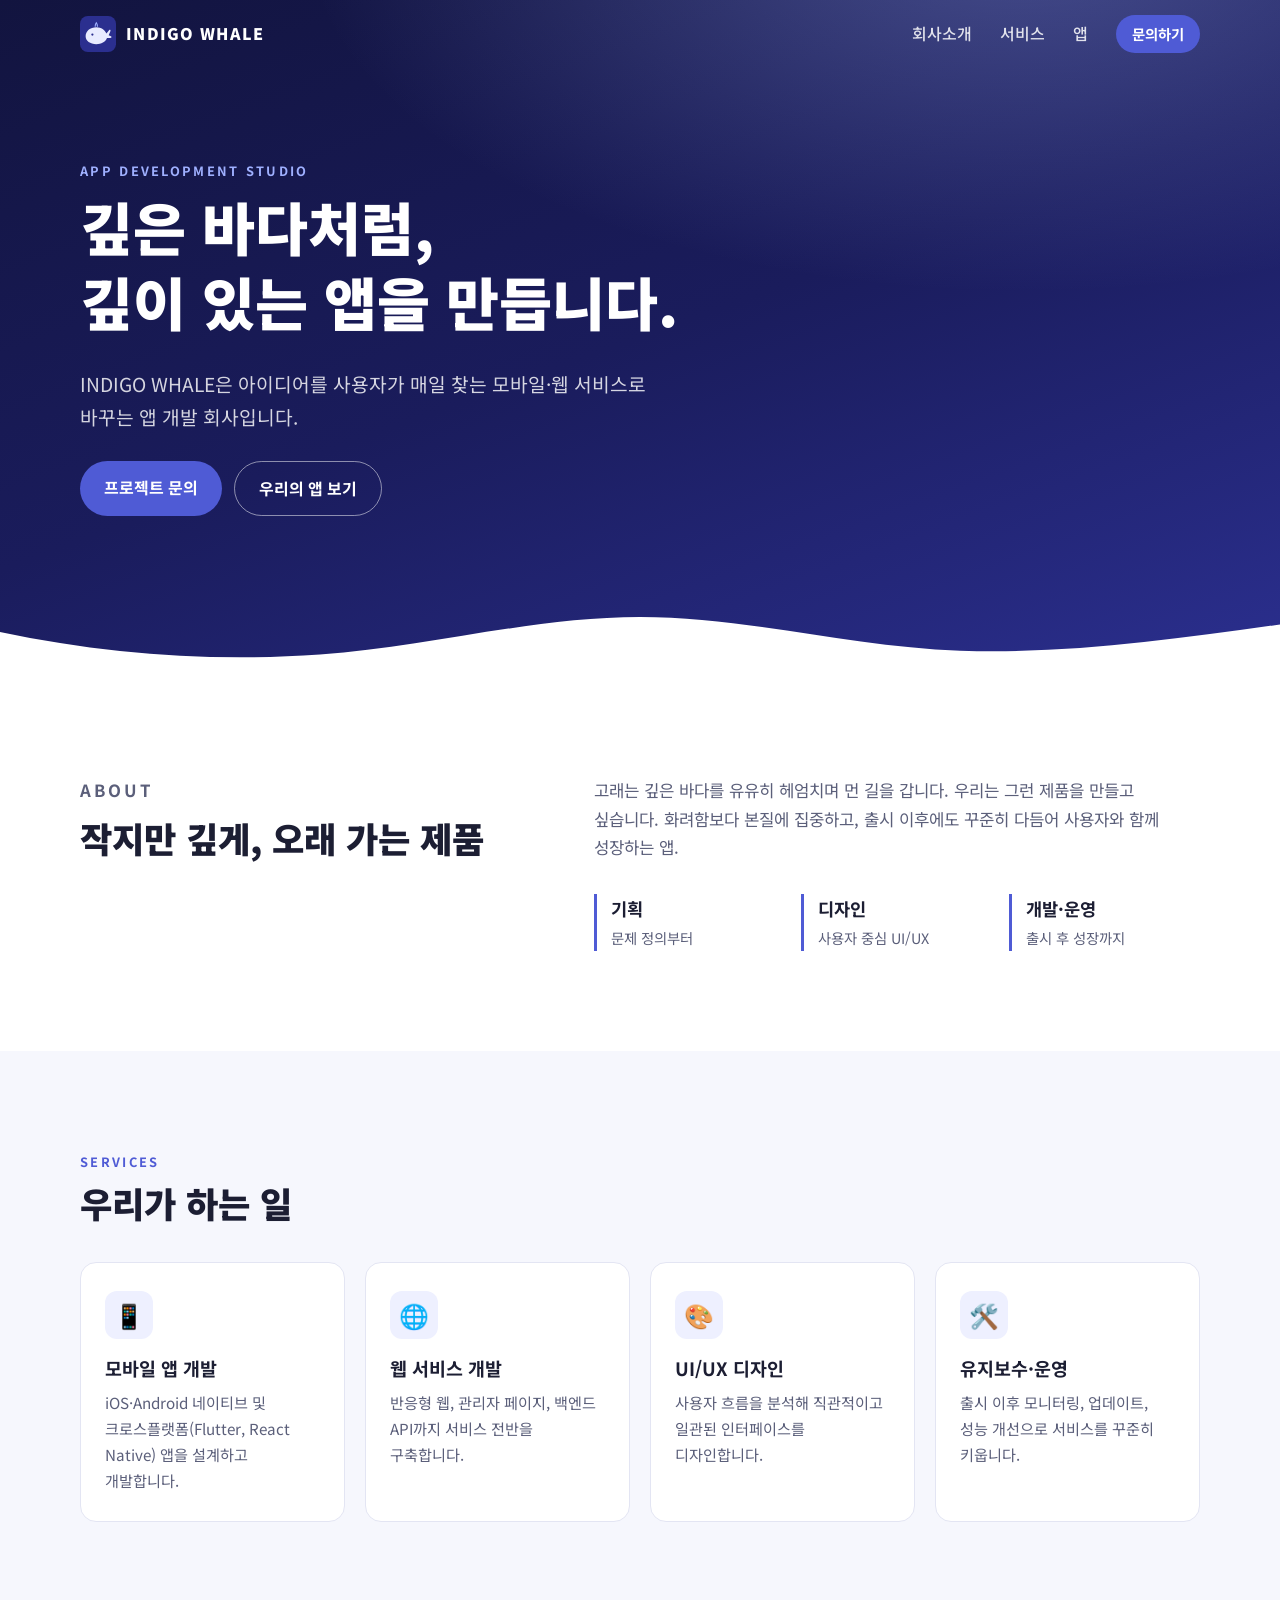
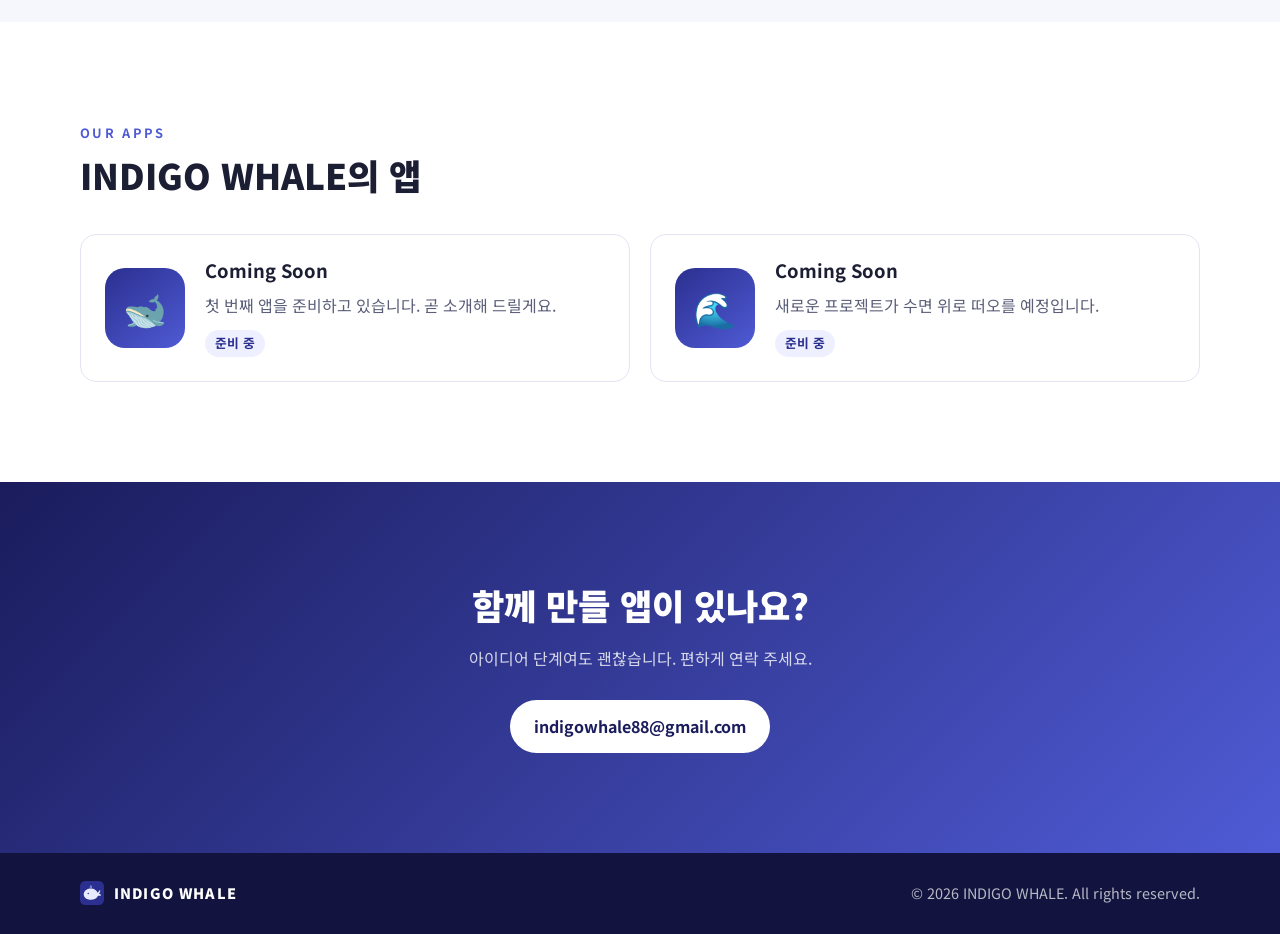
==== index.html @ 88d64abd "Update contact email to indigowhale88@gmail.com Co-Authored-By: Claude Opus 5.5 <noreply@anthropic.c" ====
<!doctype html>
<html lang="ko">
<head>
  <meta charset="utf-8">
  <meta name="viewport" content="width=device-width, initial-scale=1">
  <title>INDIGO WHALE — 앱 개발 스튜디오</title>
  <meta name="description" content="INDIGO WHALE은 사용자의 일상에 깊이 있는 경험을 더하는 모바일·웹 앱을 만듭니다.">
  <meta property="og:title" content="INDIGO WHALE">
  <meta property="og:description" content="깊이 있는 경험을 만드는 앱 개발 스튜디오">
  <meta property="og:type" content="website">
  <meta property="og:url" content="https://indigowhale88.github.io/">
  <meta name="theme-color" content="#1a1c5c">
  <link rel="icon" type="image/svg+xml" href="assets/img/logo.svg">
  <link rel="preconnect" href="https://fonts.googleapis.com">
  <link rel="preconnect" href="https://fonts.gstatic.com" crossorigin>
  <link href="https://fonts.googleapis.com/css2?family=Noto+Sans+KR:wght@400;500;700;900&display=swap" rel="stylesheet">
  <link rel="stylesheet" href="assets/css/style.css">
</head>
<body>
  <header class="site-header" id="top">
    <div class="container nav">
      <a href="#top" class="brand">
        <img src="assets/img/logo.svg" alt="" width="36" height="36">
        <span>INDIGO WHALE</span>
      </a>
      <button class="nav-toggle" aria-label="메뉴 열기" aria-expanded="false" aria-controls="nav-menu">
        <span></span><span></span><span></span>
      </button>
      <nav id="nav-menu" class="nav-menu">
        <a href="#about">회사소개</a>
        <a href="#services">서비스</a>
        <a href="#apps">앱</a>
        <a href="#contact" class="btn btn-small">문의하기</a>
      </nav>
    </div>
  </header>

  <main>
    <section class="hero">
      <div class="container hero-inner">
        <p class="eyebrow">App Development Studio</p>
        <h1>깊은 바다처럼,<br>깊이 있는 앱을 만듭니다.</h1>
        <p class="lead">INDIGO WHALE은 아이디어를 사용자가 매일 찾는 모바일·웹 서비스로 바꾸는 앱 개발 회사입니다.</p>
        <div class="hero-actions">
          <a href="#contact" class="btn">프로젝트 문의</a>
          <a href="#apps" class="btn btn-ghost">우리의 앱 보기</a>
        </div>
      </div>
      <svg class="waves" viewBox="0 0 1440 120" preserveAspectRatio="none" aria-hidden="true">
        <path d="M0 60c120 30 240 40 360 30S600 40 720 40s240 40 360 45 240-15 360-35v70H0z" fill="var(--bg)"/>
      </svg>
    </section>

    <section id="about" class="section">
      <div class="container two-col">
        <div>
          <p class="eyebrow">About</p>
          <h2>작지만 깊게, 오래 가는 제품</h2>
        </div>
        <div>
          <p>고래는 깊은 바다를 유유히 헤엄치며 먼 길을 갑니다. 우리는 그런 제품을 만들고 싶습니다. 화려함보다 본질에 집중하고, 출시 이후에도 꾸준히 다듬어 사용자와 함께 성장하는 앱.</p>
          <ul class="stats">
            <li><strong>기획</strong><span>문제 정의부터</span></li>
            <li><strong>디자인</strong><span>사용자 중심 UI/UX</span></li>
            <li><strong>개발·운영</strong><span>출시 후 성장까지</span></li>
          </ul>
        </div>
      </div>
    </section>

    <section id="services" class="section section-alt">
      <div class="container">
        <p class="eyebrow">Services</p>
        <h2>우리가 하는 일</h2>
        <div class="cards">
          <article class="card">
            <div class="card-icon" aria-hidden="true">📱</div>
            <h3>모바일 앱 개발</h3>
            <p>iOS·Android 네이티브 및 크로스플랫폼(Flutter, React Native) 앱을 설계하고 개발합니다.</p>
          </article>
          <article class="card">
            <div class="card-icon" aria-hidden="true">🌐</div>
            <h3>웹 서비스 개발</h3>
            <p>반응형 웹, 관리자 페이지, 백엔드 API까지 서비스 전반을 구축합니다.</p>
          </article>
          <article class="card">
            <div class="card-icon" aria-hidden="true">🎨</div>
            <h3>UI/UX 디자인</h3>
            <p>사용자 흐름을 분석해 직관적이고 일관된 인터페이스를 디자인합니다.</p>
          </article>
          <article class="card">
            <div class="card-icon" aria-hidden="true">🛠️</div>
            <h3>유지보수·운영</h3>
            <p>출시 이후 모니터링, 업데이트, 성능 개선으로 서비스를 꾸준히 키웁니다.</p>
          </article>
        </div>
      </div>
    </section>

    <section id="apps" class="section">
      <div class="container">
        <p class="eyebrow">Our Apps</p>
        <h2>INDIGO WHALE의 앱</h2>
        <div class="apps">
          <article class="app">
            <div class="app-thumb">🐋</div>
            <div>
              <h3>Coming Soon</h3>
              <p>첫 번째 앱을 준비하고 있습니다. 곧 소개해 드릴게요.</p>
              <span class="tag">준비 중</span>
            </div>
          </article>
          <article class="app">
            <div class="app-thumb">🌊</div>
            <div>
              <h3>Coming Soon</h3>
              <p>새로운 프로젝트가 수면 위로 떠오를 예정입니다.</p>
              <span class="tag">준비 중</span>
            </div>
          </article>
        </div>
      </div>
    </section>

    <section id="contact" class="section section-cta">
      <div class="container cta">
        <h2>함께 만들 앱이 있나요?</h2>
        <p>아이디어 단계여도 괜찮습니다. 편하게 연락 주세요.</p>
        <a href="mailto:indigowhale88@gmail.com" class="btn btn-light">indigowhale88@gmail.com</a>
      </div>
    </section>
  </main>

  <footer class="site-footer">
    <div class="container footer-inner">
      <a href="#top" class="brand brand-small">
        <img src="assets/img/logo.svg" alt="" width="24" height="24">
        <span>INDIGO WHALE</span>
      </a>
      <p>&copy; <span id="year">2026</span> INDIGO WHALE. All rights reserved.</p>
    </div>
  </footer>

  <script src="assets/js/main.js"></script>
</body>
</html>
---- assets/css/style.css ----
:root {
  --indigo-900: #12143f;
  --indigo-800: #1a1c5c;
  --indigo-700: #2b2f8f;
  --indigo-500: #4f5bd5;
  --indigo-300: #9fb0ff;
  --indigo-50: #eef0ff;
  --bg: #ffffff;
  --bg-alt: #f6f7fd;
  --text: #1c1e33;
  --muted: #5b5f7a;
  --border: #e3e5f3;
  --radius: 16px;
  --max: 1120px;
}

*, *::before, *::after { box-sizing: border-box; }
html { scroll-behavior: smooth; scroll-padding-top: 72px; }
body {
  margin: 0;
  font-family: "Noto Sans KR", system-ui, -apple-system, "Segoe UI", sans-serif;
  color: var(--text);
  background: var(--bg);
  line-height: 1.7;
  -webkit-font-smoothing: antialiased;
}
img { max-width: 100%; display: block; }
a { color: inherit; text-decoration: none; }
h1, h2, h3 { line-height: 1.3; margin: 0 0 .5em; word-break: keep-all; }
h2 { font-size: clamp(1.6rem, 3vw, 2.2rem); font-weight: 900; }
h3 { font-size: 1.15rem; }
p { margin: 0 0 1em; word-break: keep-all; }

.container { width: min(100% - 32px, var(--max)); margin-inline: auto; }

/* Buttons */
.btn {
  display: inline-block;
  padding: .8em 1.5em;
  border-radius: 999px;
  background: var(--indigo-500);
  color: #fff;
  font-weight: 700;
  transition: transform .15s, background .15s, box-shadow .15s;
}
.btn:hover { background: var(--indigo-700); transform: translateY(-1px); box-shadow: 0 6px 20px rgba(79, 91, 213, .35); }
.btn-ghost { background: transparent; border: 1.5px solid rgba(255,255,255,.5); }
.btn-ghost:hover { background: rgba(255,255,255,.1); box-shadow: none; }
.btn-light { background: #fff; color: var(--indigo-800); }
.btn-light:hover { background: var(--indigo-50); }
.btn-small { padding: .45em 1.1em; font-size: .9rem; }

/* Header */
.site-header {
  position: fixed; inset: 0 0 auto 0; z-index: 10;
  transition: background .25s, box-shadow .25s;
  color: #fff;
}
.site-header.scrolled {
  background: rgba(18, 20, 63, .9);
  backdrop-filter: blur(10px);
  box-shadow: 0 2px 16px rgba(0,0,0,.15);
}
.nav { display: flex; align-items: center; justify-content: space-between; height: 68px; }
.brand { display: flex; align-items: center; gap: 10px; font-weight: 900; letter-spacing: .08em; }
.brand-small { font-size: .9rem; }
.nav-menu { display: flex; align-items: center; gap: 28px; font-weight: 500; }
.nav-menu a:not(.btn) { opacity: .85; }
.nav-menu a:not(.btn):hover { opacity: 1; }
.nav-toggle { display: none; background: none; border: 0; padding: 8px; cursor: pointer; }
.nav-toggle span { display: block; width: 22px; height: 2px; background: #fff; margin: 5px 0; transition: .2s; }

/* Hero */
.hero {
  position: relative;
  color: #fff;
  background:
    radial-gradient(1200px 600px at 80% -10%, rgba(159,176,255,.35), transparent 60%),
    linear-gradient(160deg, var(--indigo-900), var(--indigo-800) 50%, var(--indigo-700));
  padding: 160px 0 160px;
  overflow: hidden;
}
.hero-inner { position: relative; z-index: 1; max-width: 760px; margin-left: max(16px, calc((100% - var(--max)) / 2)); }
.hero h1 { font-size: clamp(2.1rem, 5.5vw, 3.6rem); font-weight: 900; }
.lead { font-size: clamp(1rem, 2vw, 1.2rem); color: rgba(255,255,255,.82); max-width: 580px; }
.hero-actions { display: flex; flex-wrap: wrap; gap: 12px; margin-top: 28px; }
.eyebrow { text-transform: uppercase; letter-spacing: .18em; font-size: .8rem; font-weight: 700; color: var(--indigo-500); margin-bottom: .6em; }
.hero .eyebrow { color: var(--indigo-300); }
.waves { position: absolute; bottom: -1px; left: 0; width: 100%; height: 90px; }

/* Sections */
.section { padding: 100px 0; }
.section-alt { background: var(--bg-alt); }
.two-col { display: grid; grid-template-columns: 1fr 1.3fr; gap: 48px; }
.two-col p { color: var(--muted); font-size: 1.05rem; }

.stats { list-style: none; padding: 0; margin: 32px 0 0; display: grid; grid-template-columns: repeat(3, 1fr); gap: 16px; }
.stats li { border-left: 3px solid var(--indigo-500); padding-left: 14px; }
.stats strong { display: block; font-size: 1.1rem; }
.stats span { color: var(--muted); font-size: .9rem; }

.cards { display: grid; grid-template-columns: repeat(4, 1fr); gap: 20px; margin-top: 36px; }
.card {
  background: #fff; border: 1px solid var(--border); border-radius: var(--radius);
  padding: 28px 24px; transition: transform .2s, box-shadow .2s;
}
.card:hover { transform: translateY(-4px); box-shadow: 0 12px 32px rgba(43, 47, 143, .1); }
.card p { color: var(--muted); font-size: .95rem; margin: 0; }
.card-icon {
  width: 48px; height: 48px; display: grid; place-items: center;
  font-size: 1.5rem; background: var(--indigo-50); border-radius: 12px; margin-bottom: 18px;
}

.apps { display: grid; grid-template-columns: repeat(2, 1fr); gap: 20px; margin-top: 36px; }
.app {
  display: flex; gap: 20px; align-items: center;
  border: 1px solid var(--border); border-radius: var(--radius); padding: 24px;
}
.app p { color: var(--muted); margin-bottom: .6em; }
.app-thumb {
  flex: none; width: 80px; height: 80px; border-radius: 20px;
  display: grid; place-items: center; font-size: 2.2rem;
  background: linear-gradient(140deg, var(--indigo-700), var(--indigo-500));
}
.tag { display: inline-block; font-size: .8rem; font-weight: 700; color: var(--indigo-700); background: var(--indigo-50); padding: .2em .8em; border-radius: 999px; }

.section-cta { background: linear-gradient(135deg, var(--indigo-800), var(--indigo-500)); color: #fff; text-align: center; }
.cta p { color: rgba(255,255,255,.8); margin-bottom: 28px; }

/* Footer */
.site-footer { background: var(--indigo-900); color: rgba(255,255,255,.7); padding: 28px 0; font-size: .9rem; }
.footer-inner { display: flex; justify-content: space-between; align-items: center; flex-wrap: wrap; gap: 12px; }
.footer-inner p { margin: 0; }
.site-footer .brand { color: #fff; }

/* Reveal animation */
.reveal { opacity: 0; transform: translateY(24px); transition: opacity .7s ease, transform .7s ease; }
.reveal.visible { opacity: 1; transform: none; }
@media (prefers-reduced-motion: reduce) {
  html { scroll-behavior: auto; }
  .reveal { opacity: 1; transform: none; transition: none; }
}

/* Responsive */
@media (max-width: 960px) {
  .cards { grid-template-columns: repeat(2, 1fr); }
  .two-col { grid-template-columns: 1fr; gap: 16px; }
}
@media (max-width: 720px) {
  .nav-toggle { display: block; }
  .nav-menu {
    position: absolute; top: 68px; left: 0; right: 0;
    flex-direction: column; align-items: stretch; gap: 0;
    background: var(--indigo-900); padding: 8px 16px 20px;
    display: none;
  }
  .nav-menu.open { display: flex; }
  .nav-menu a:not(.btn) { padding: 14px 4px; border-bottom: 1px solid rgba(255,255,255,.08); }
  .nav-menu .btn { margin-top: 14px; text-align: center; }
  .site-header.menu-open { background: var(--indigo-900); }
  .hero { padding: 130px 0 130px; }
  .section { padding: 72px 0; }
  .cards, .apps { grid-template-columns: 1fr; }
  .stats { grid-template-columns: 1fr; }
}
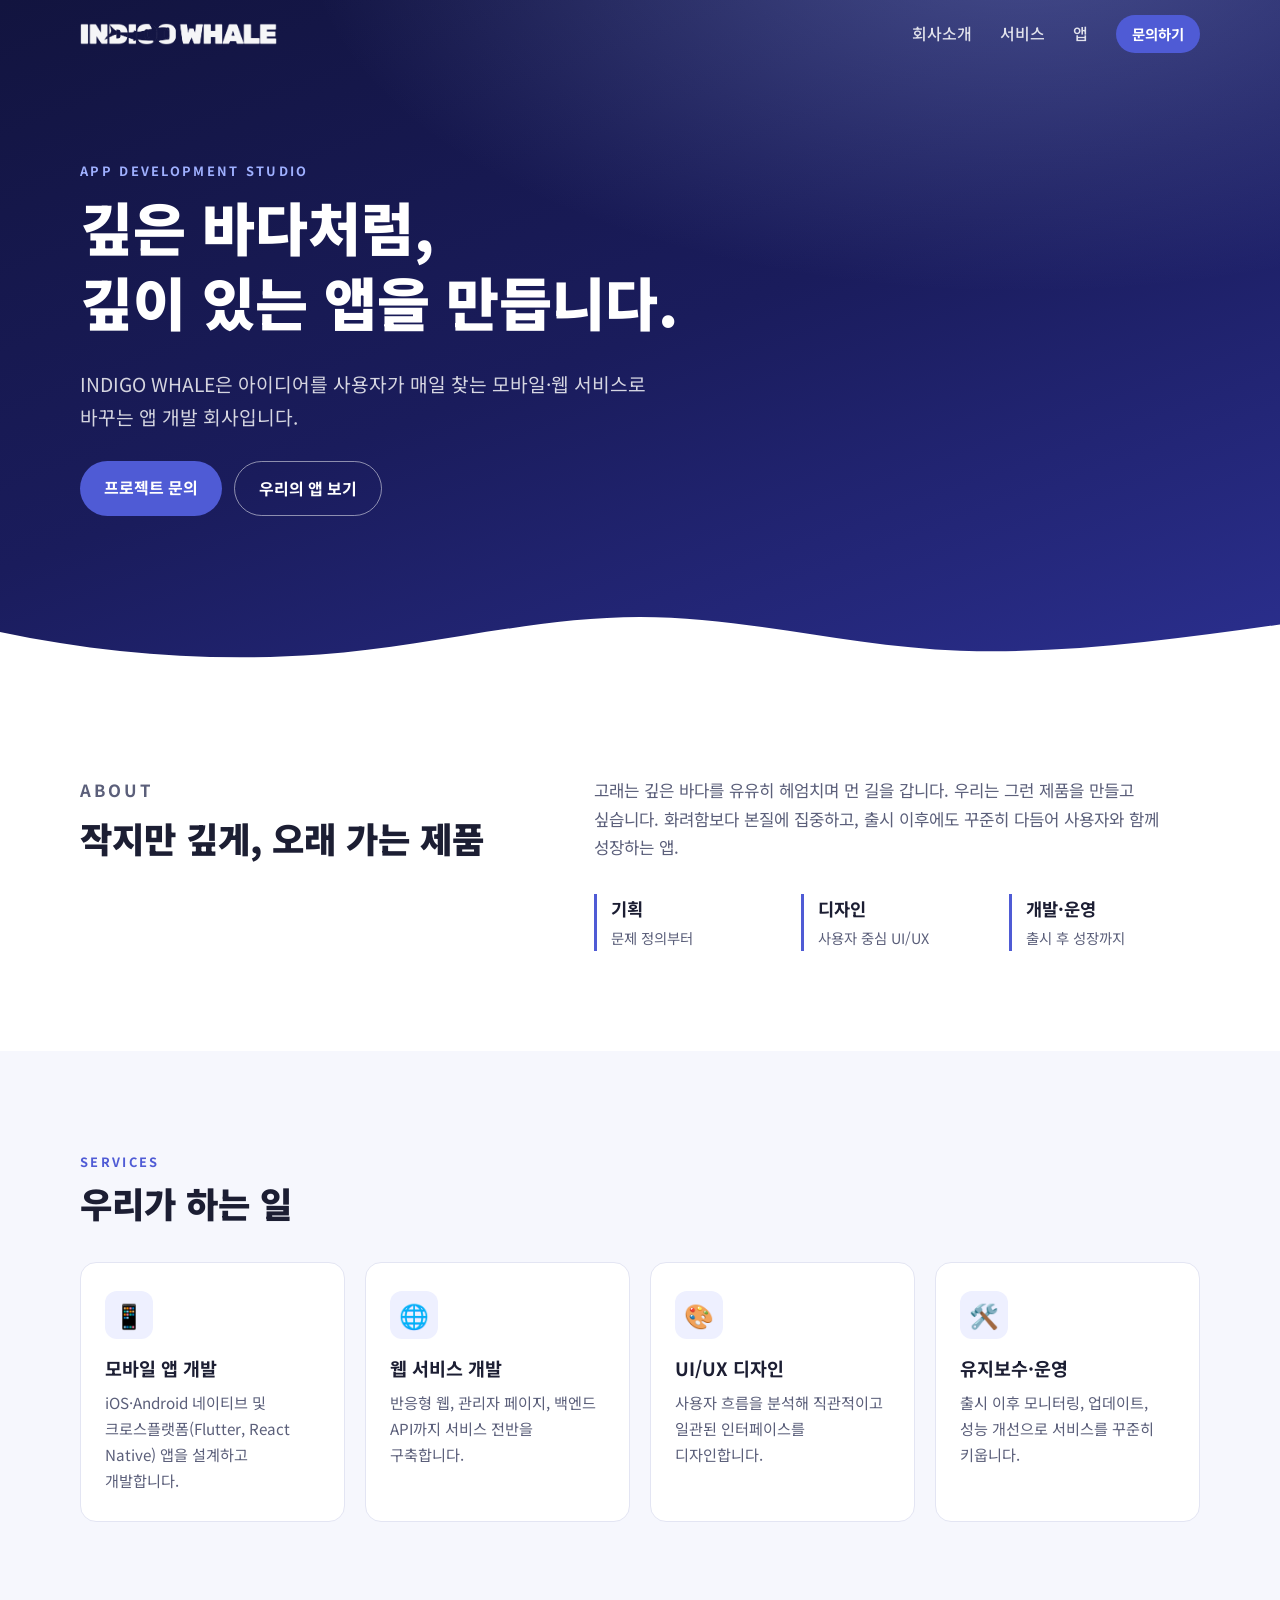
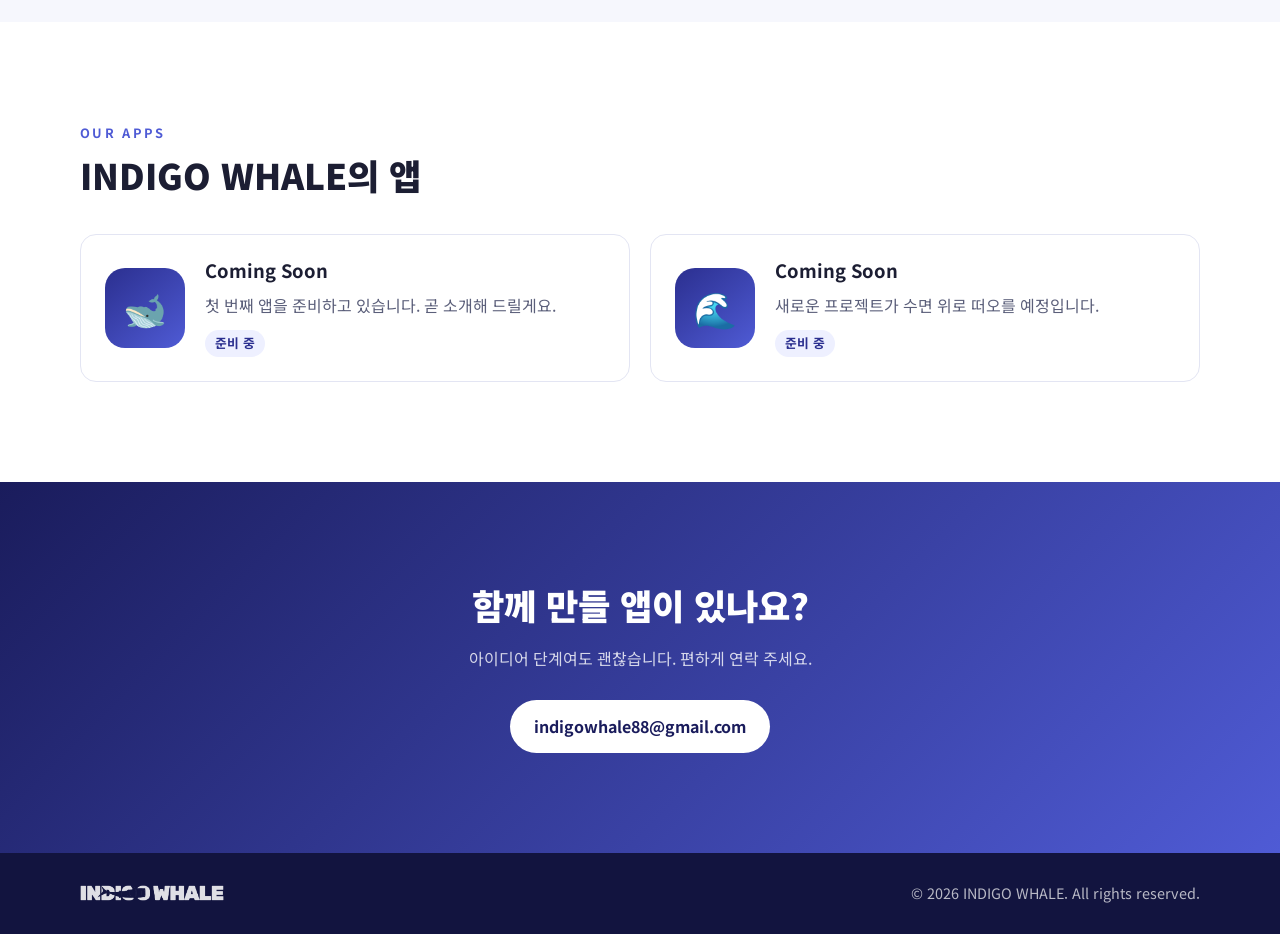
==== commit 3d8f78ae: "Use INDIGO WHALE wordmark logo in header and footer - Add original wordmark (indigowhale_logo.png) a" ====
--- a/index.html
+++ b/index.html
@@ -9,6 +9,7 @@
   <meta property="og:description" content="깊이 있는 경험을 만드는 앱 개발 스튜디오">
   <meta property="og:type" content="website">
   <meta property="og:url" content="https://indigowhale88.github.io/">
+  <meta property="og:image" content="https://indigowhale88.github.io/assets/logo/indigowhale_logo.png">
   <meta name="theme-color" content="#1a1c5c">
   <link rel="icon" type="image/svg+xml" href="assets/img/logo.svg">
   <link rel="preconnect" href="https://fonts.googleapis.com">
@@ -20,8 +21,7 @@
   <header class="site-header" id="top">
     <div class="container nav">
       <a href="#top" class="brand">
-        <img src="assets/img/logo.svg" alt="" width="36" height="36">
-        <span>INDIGO WHALE</span>
+        <img src="assets/logo/indigowhale_logo_white.png" alt="INDIGO WHALE" width="987" height="110" class="brand-logo">
       </a>
       <button class="nav-toggle" aria-label="메뉴 열기" aria-expanded="false" aria-controls="nav-menu">
         <span></span><span></span><span></span>
@@ -133,9 +133,8 @@
 
   <footer class="site-footer">
     <div class="container footer-inner">
-      <a href="#top" class="brand brand-small">
-        <img src="assets/img/logo.svg" alt="" width="24" height="24">
-        <span>INDIGO WHALE</span>
+      <a href="#top" class="brand">
+        <img src="assets/logo/indigowhale_logo_white.png" alt="INDIGO WHALE" width="987" height="110" class="brand-logo brand-logo-small">
       </a>
       <p>&copy; <span id="year">2026</span> INDIGO WHALE. All rights reserved.</p>
     </div>
--- a/assets/css/style.css
+++ b/assets/css/style.css
@@ -63,7 +63,8 @@
 }
 .nav { display: flex; align-items: center; justify-content: space-between; height: 68px; }
 .brand { display: flex; align-items: center; gap: 10px; font-weight: 900; letter-spacing: .08em; }
-.brand-small { font-size: .9rem; }
+.brand-logo { height: 22px; width: auto; }
+.brand-logo-small { height: 16px; opacity: .9; }
 .nav-menu { display: flex; align-items: center; gap: 28px; font-weight: 500; }
 .nav-menu a:not(.btn) { opacity: .85; }
 .nav-menu a:not(.btn):hover { opacity: 1; }
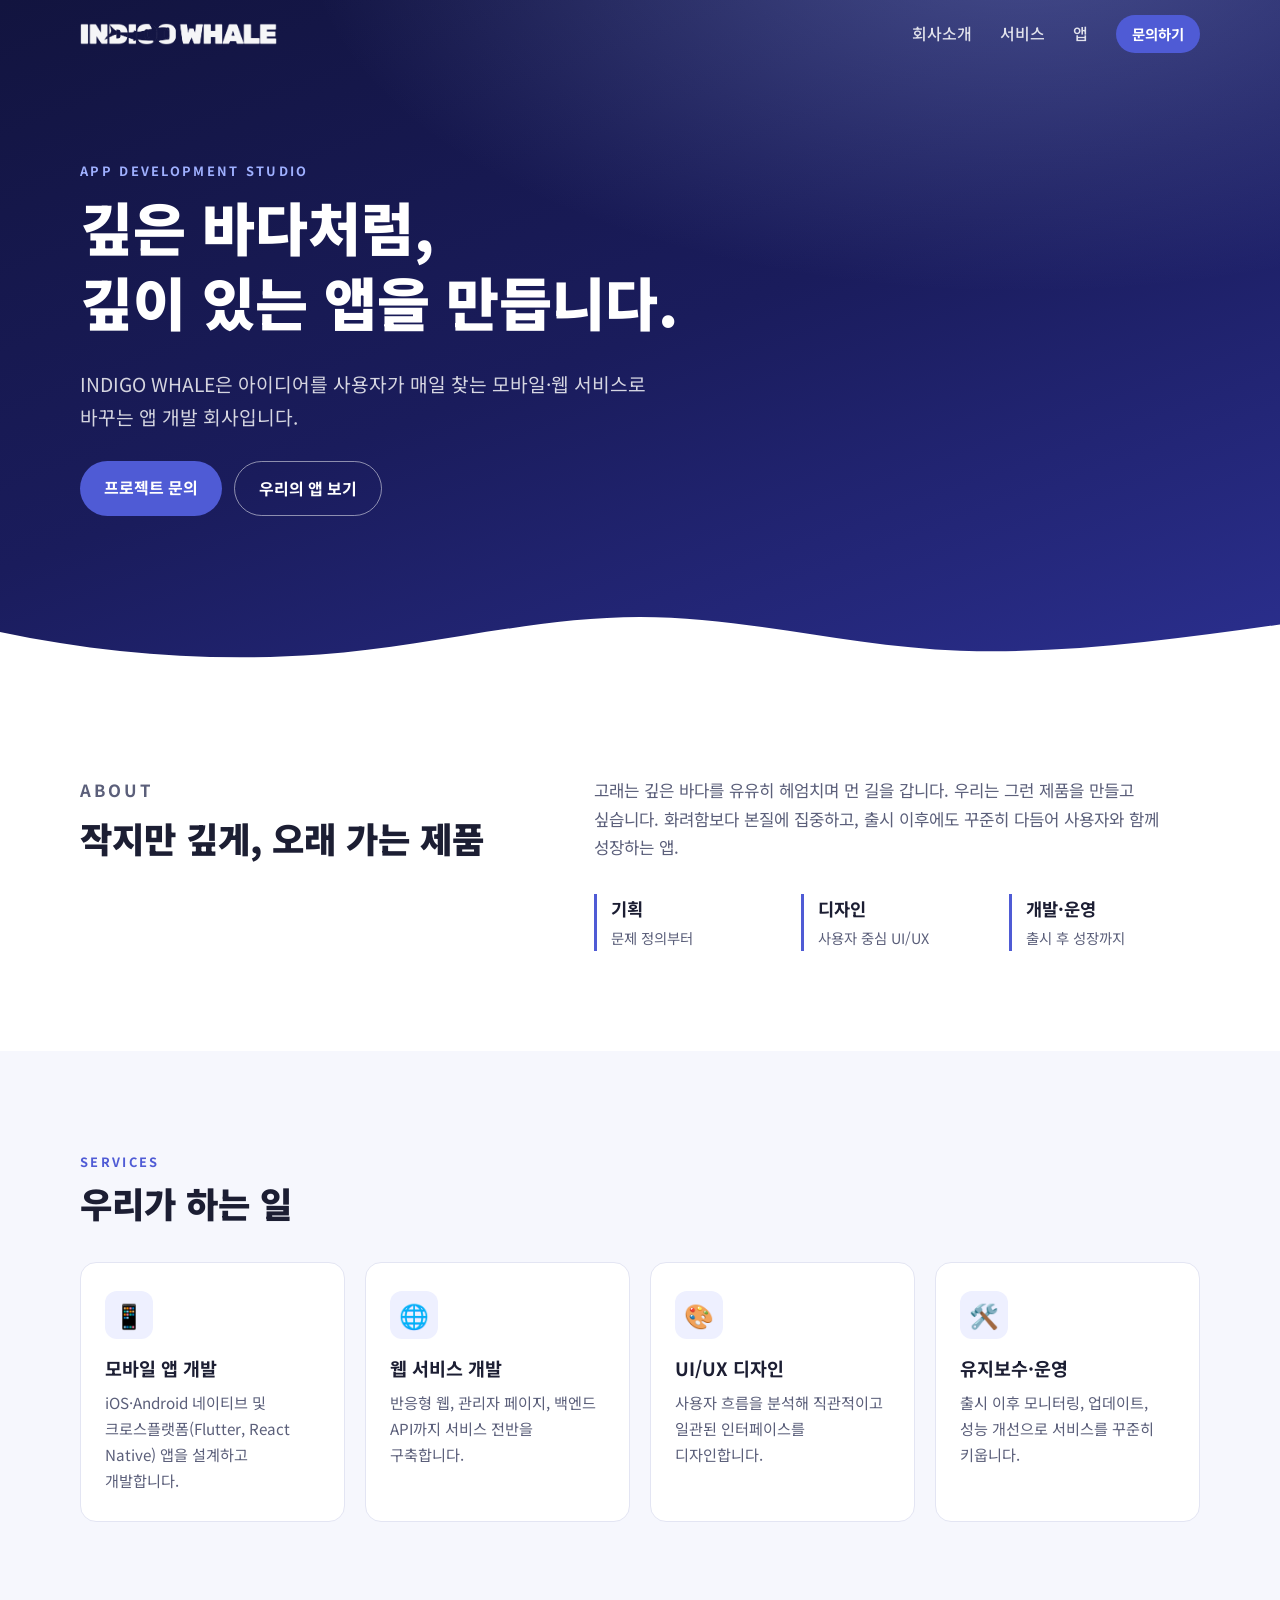
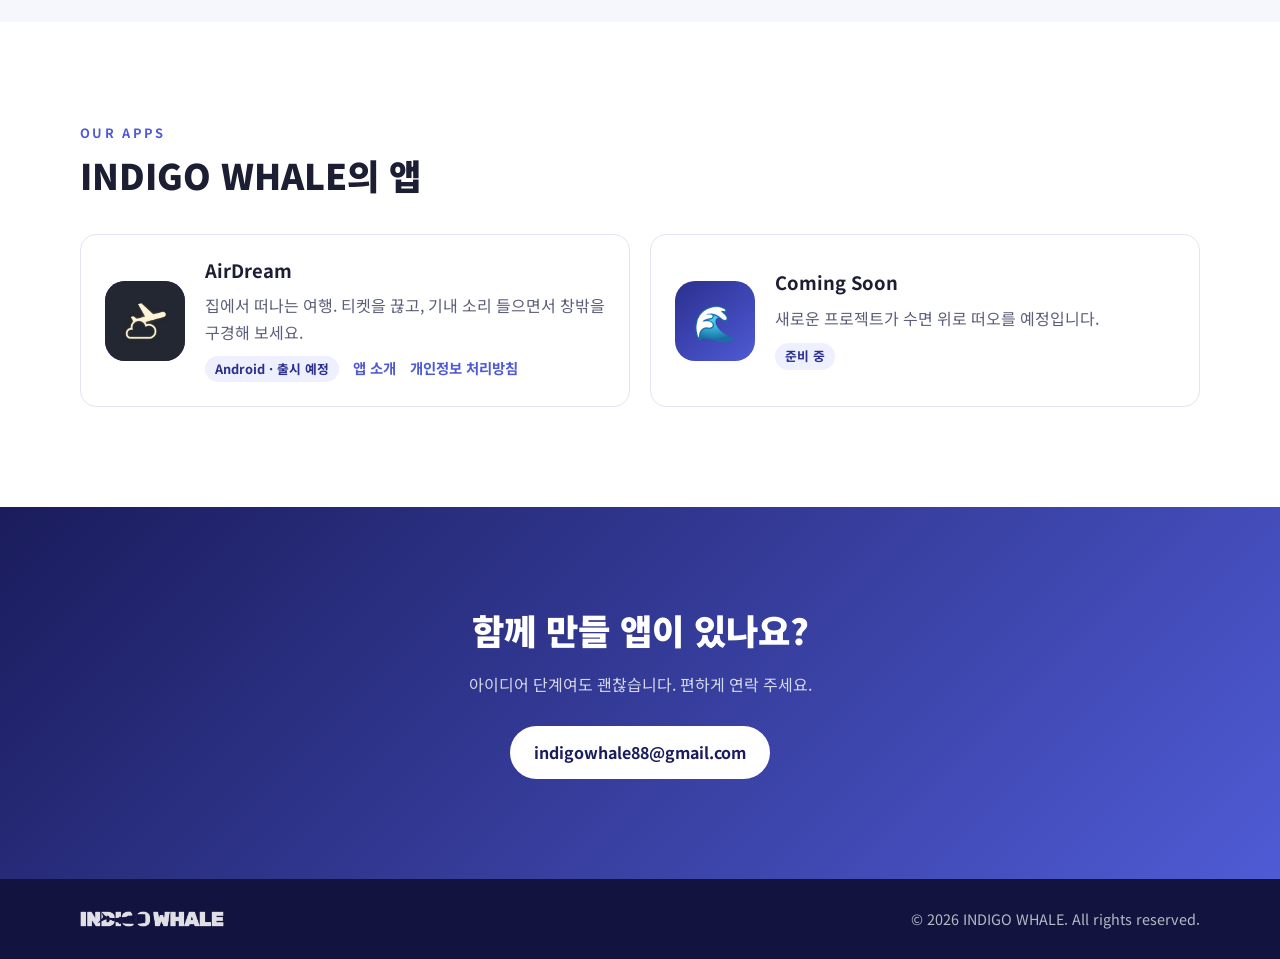
==== commit 3287d68d: "Add AirDream app intro and privacy policy pages - /apps/airdream/: app intro with icon, description," ====
--- a/index.html
+++ b/index.html
@@ -103,11 +103,15 @@
         <h2>INDIGO WHALE의 앱</h2>
         <div class="apps">
           <article class="app">
-            <div class="app-thumb">🐋</div>
+            <a href="apps/airdream/" class="app-thumb" aria-hidden="true" tabindex="-1"><img src="apps/airdream/img/icon.png" alt="" width="80" height="80"></a>
             <div>
-              <h3>Coming Soon</h3>
-              <p>첫 번째 앱을 준비하고 있습니다. 곧 소개해 드릴게요.</p>
-              <span class="tag">준비 중</span>
+              <h3><a href="apps/airdream/">AirDream</a></h3>
+              <p>집에서 떠나는 여행. 티켓을 끊고, 기내 소리 들으면서 창밖을 구경해 보세요.</p>
+              <div class="app-links">
+                <span class="tag">Android · 출시 예정</span>
+                <a href="apps/airdream/">앱 소개</a>
+                <a href="apps/airdream/privacy/">개인정보 처리방침</a>
+              </div>
             </div>
           </article>
           <article class="app">
--- a/assets/css/style.css
+++ b/assets/css/style.css
@@ -127,6 +127,45 @@
 
 .section-cta { background: linear-gradient(135deg, var(--indigo-800), var(--indigo-500)); color: #fff; text-align: center; }
 .cta p { color: rgba(255,255,255,.8); margin-bottom: 28px; }
+
+/* App pages */
+.site-header.solid { position: sticky; top: 0; background: var(--indigo-900); }
+.btn-static { cursor: default; }
+.btn-static:hover { transform: none; box-shadow: none; background: #fff; }
+.app-hero {
+  color: #fff;
+  background:
+    radial-gradient(900px 500px at 85% -20%, rgba(159,176,255,.3), transparent 60%),
+    linear-gradient(160deg, var(--indigo-900), var(--indigo-800) 55%, var(--indigo-700));
+  padding: 72px 0 80px;
+}
+.app-hero-inner { display: flex; gap: 36px; align-items: center; }
+.app-hero h1 { font-size: clamp(2.2rem, 5vw, 3.2rem); font-weight: 900; margin-bottom: .2em; }
+.app-hero .eyebrow { color: var(--indigo-300); }
+.app-icon { flex: none; width: 128px; height: 128px; border-radius: 28px; box-shadow: 0 12px 40px rgba(0,0,0,.35); }
+.prose { max-width: 760px; }
+.prose p, .prose li { color: var(--muted); }
+.prose h2 { font-size: 1.25rem; margin-top: 2em; }
+.prose ul { padding-left: 1.2em; }
+.prose hr { border: 0; border-top: 1px solid var(--border); margin: 56px 0; }
+.prose strong { color: var(--text); }
+.policy h1 { font-size: clamp(1.7rem, 4vw, 2.2rem); font-weight: 900; }
+.policy .meta { font-size: .95rem; }
+.crumbs { font-size: .9rem; margin-bottom: 2em; }
+.crumbs a { color: var(--indigo-500); font-weight: 500; }
+.shots {
+  display: flex; gap: 16px; overflow-x: auto; margin-top: 36px; padding-bottom: 12px;
+  scroll-snap-type: x mandatory;
+}
+.shots img {
+  flex: none; width: 220px; height: auto; border-radius: 16px; scroll-snap-align: start;
+  border: 1px solid var(--border); box-shadow: 0 8px 24px rgba(28, 30, 51, .08);
+}
+.app-link { color: inherit; transition: transform .2s, box-shadow .2s; }
+.app-link:hover { transform: translateY(-3px); box-shadow: 0 12px 32px rgba(43, 47, 143, .1); }
+.app-thumb img { width: 100%; height: 100%; border-radius: inherit; }
+.app-links { display: flex; gap: 14px; flex-wrap: wrap; font-size: .9rem; }
+.app-links a { color: var(--indigo-500); font-weight: 700; }
 
 /* Footer */
 .site-footer { background: var(--indigo-900); color: rgba(255,255,255,.7); padding: 28px 0; font-size: .9rem; }
@@ -163,4 +202,7 @@
   .section { padding: 72px 0; }
   .cards, .apps { grid-template-columns: 1fr; }
   .stats { grid-template-columns: 1fr; }
-}
+  .app-hero-inner { flex-direction: column; align-items: flex-start; gap: 24px; }
+  .app-icon { width: 96px; height: 96px; border-radius: 22px; }
+  .shots img { width: 180px; }
+}
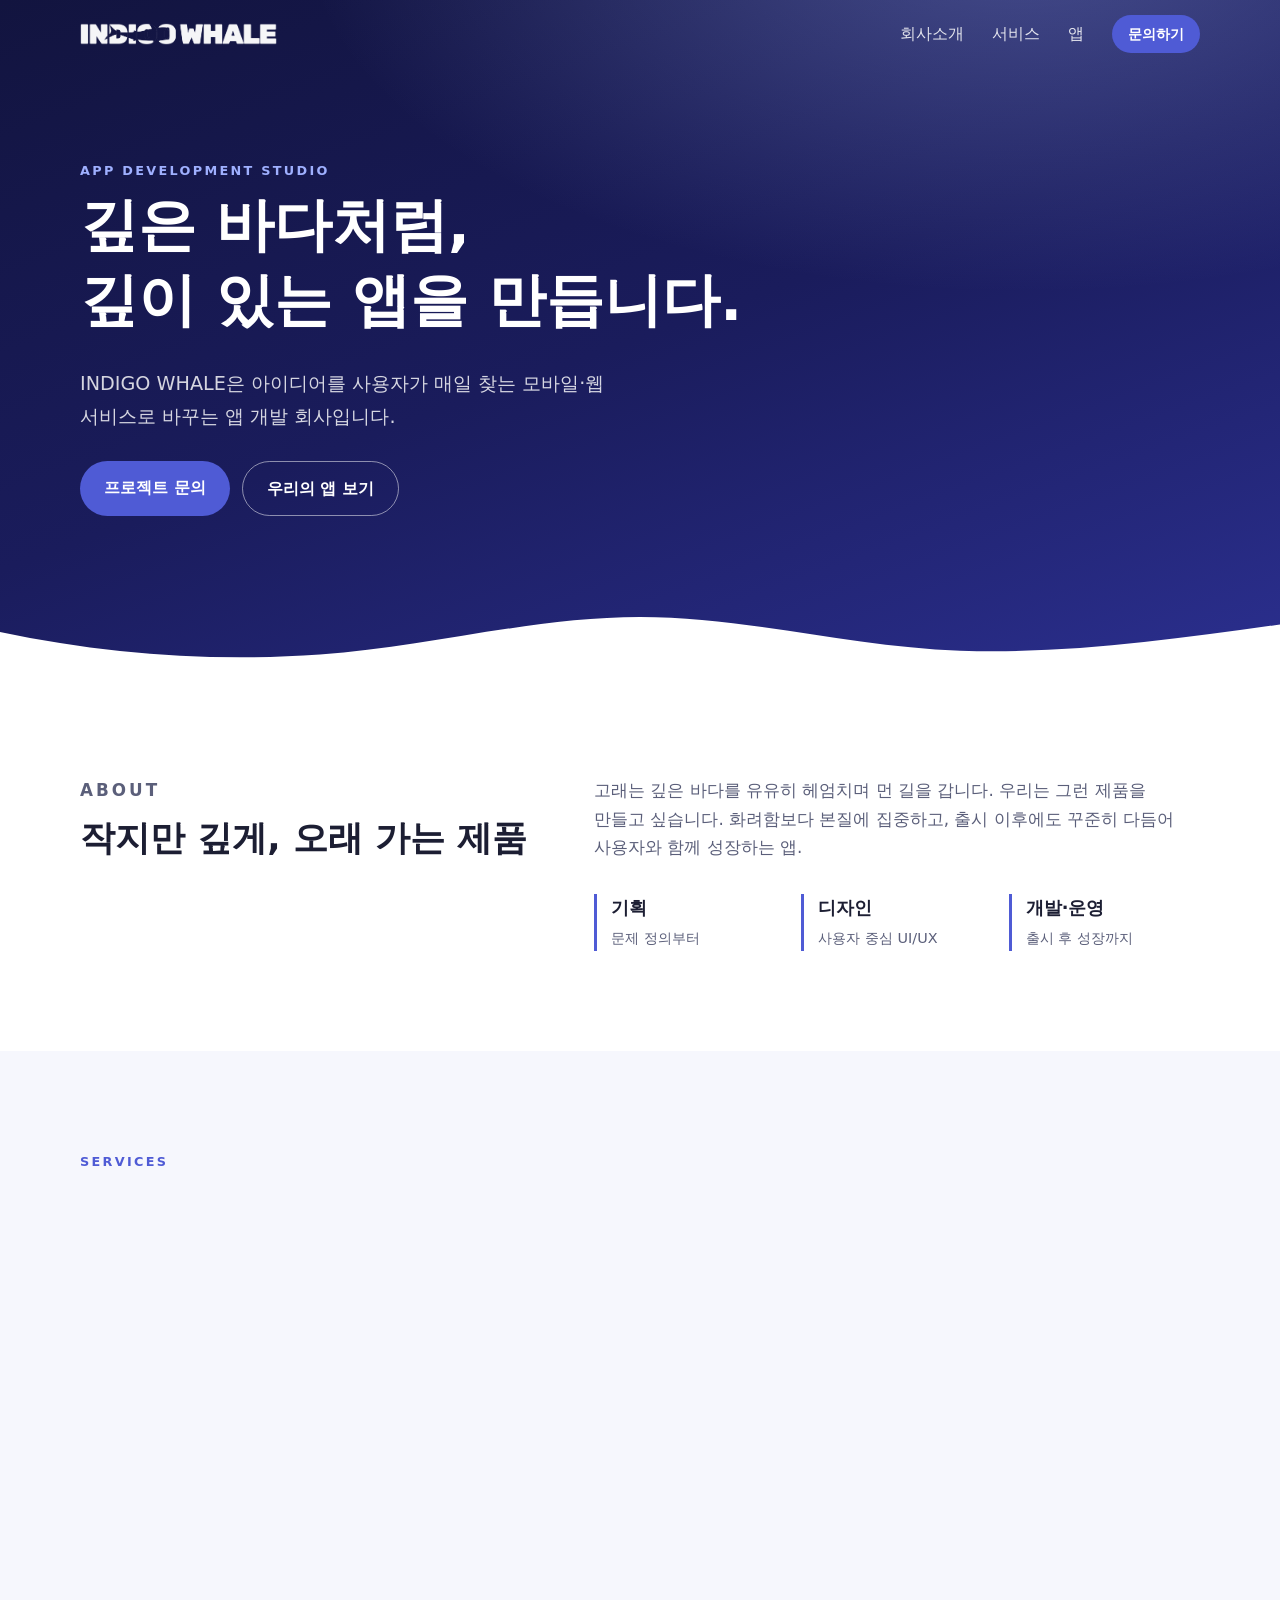
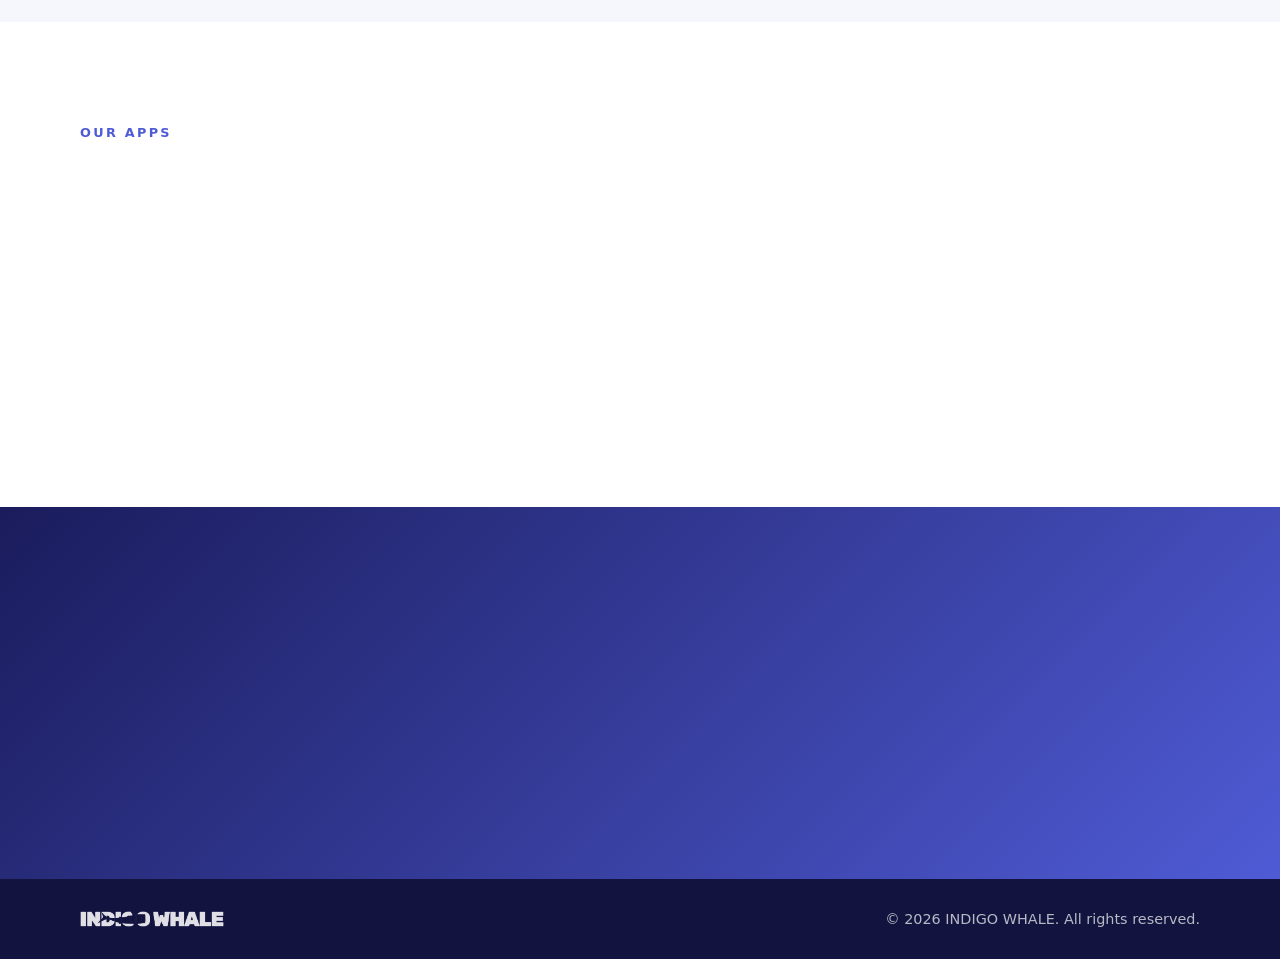
==== commit cb449712: "Harden site security for public hosting - Add a Content-Security-Policy meta tag to all pages: only " ====
--- a/index.html
+++ b/index.html
@@ -2,6 +2,8 @@
 <html lang="ko">
 <head>
   <meta charset="utf-8">
+  <meta http-equiv="Content-Security-Policy" content="default-src 'self'; script-src 'self'; style-src 'self' https://fonts.googleapis.com; font-src https://fonts.gstatic.com; img-src 'self' data:; connect-src 'self'; object-src 'none'; base-uri 'self'; form-action 'none'; upgrade-insecure-requests">
+  <meta name="referrer" content="strict-origin-when-cross-origin">
   <meta name="viewport" content="width=device-width, initial-scale=1">
   <title>INDIGO WHALE — 앱 개발 스튜디오</title>
   <meta name="description" content="INDIGO WHALE은 사용자의 일상에 깊이 있는 경험을 더하는 모바일·웹 앱을 만듭니다.">
@@ -11,7 +13,9 @@
   <meta property="og:url" content="https://indigowhale88.github.io/">
   <meta property="og:image" content="https://indigowhale88.github.io/assets/logo/indigowhale_logo.png">
   <meta name="theme-color" content="#1a1c5c">
-  <link rel="icon" type="image/svg+xml" href="assets/img/logo.svg">
+  <link rel="icon" type="image/png" sizes="32x32" href="assets/logo/favicon-32.png">
+  <link rel="icon" type="image/png" sizes="512x512" href="assets/logo/favicon-512.png">
+  <link rel="apple-touch-icon" href="assets/logo/apple-touch-icon.png">
   <link rel="preconnect" href="https://fonts.googleapis.com">
   <link rel="preconnect" href="https://fonts.gstatic.com" crossorigin>
   <link href="https://fonts.googleapis.com/css2?family=Noto+Sans+KR:wght@400;500;700;900&display=swap" rel="stylesheet">
--- a/assets/css/style.css
+++ b/assets/css/style.css
@@ -87,6 +87,7 @@
 .hero-actions { display: flex; flex-wrap: wrap; gap: 12px; margin-top: 28px; }
 .eyebrow { text-transform: uppercase; letter-spacing: .18em; font-size: .8rem; font-weight: 700; color: var(--indigo-500); margin-bottom: .6em; }
 .hero .eyebrow { color: var(--indigo-300); }
+.hero-full { min-height: 100vh; display: flex; align-items: center; padding: 80px 0; }
 .waves { position: absolute; bottom: -1px; left: 0; width: 100%; height: 90px; }
 
 /* Sections */
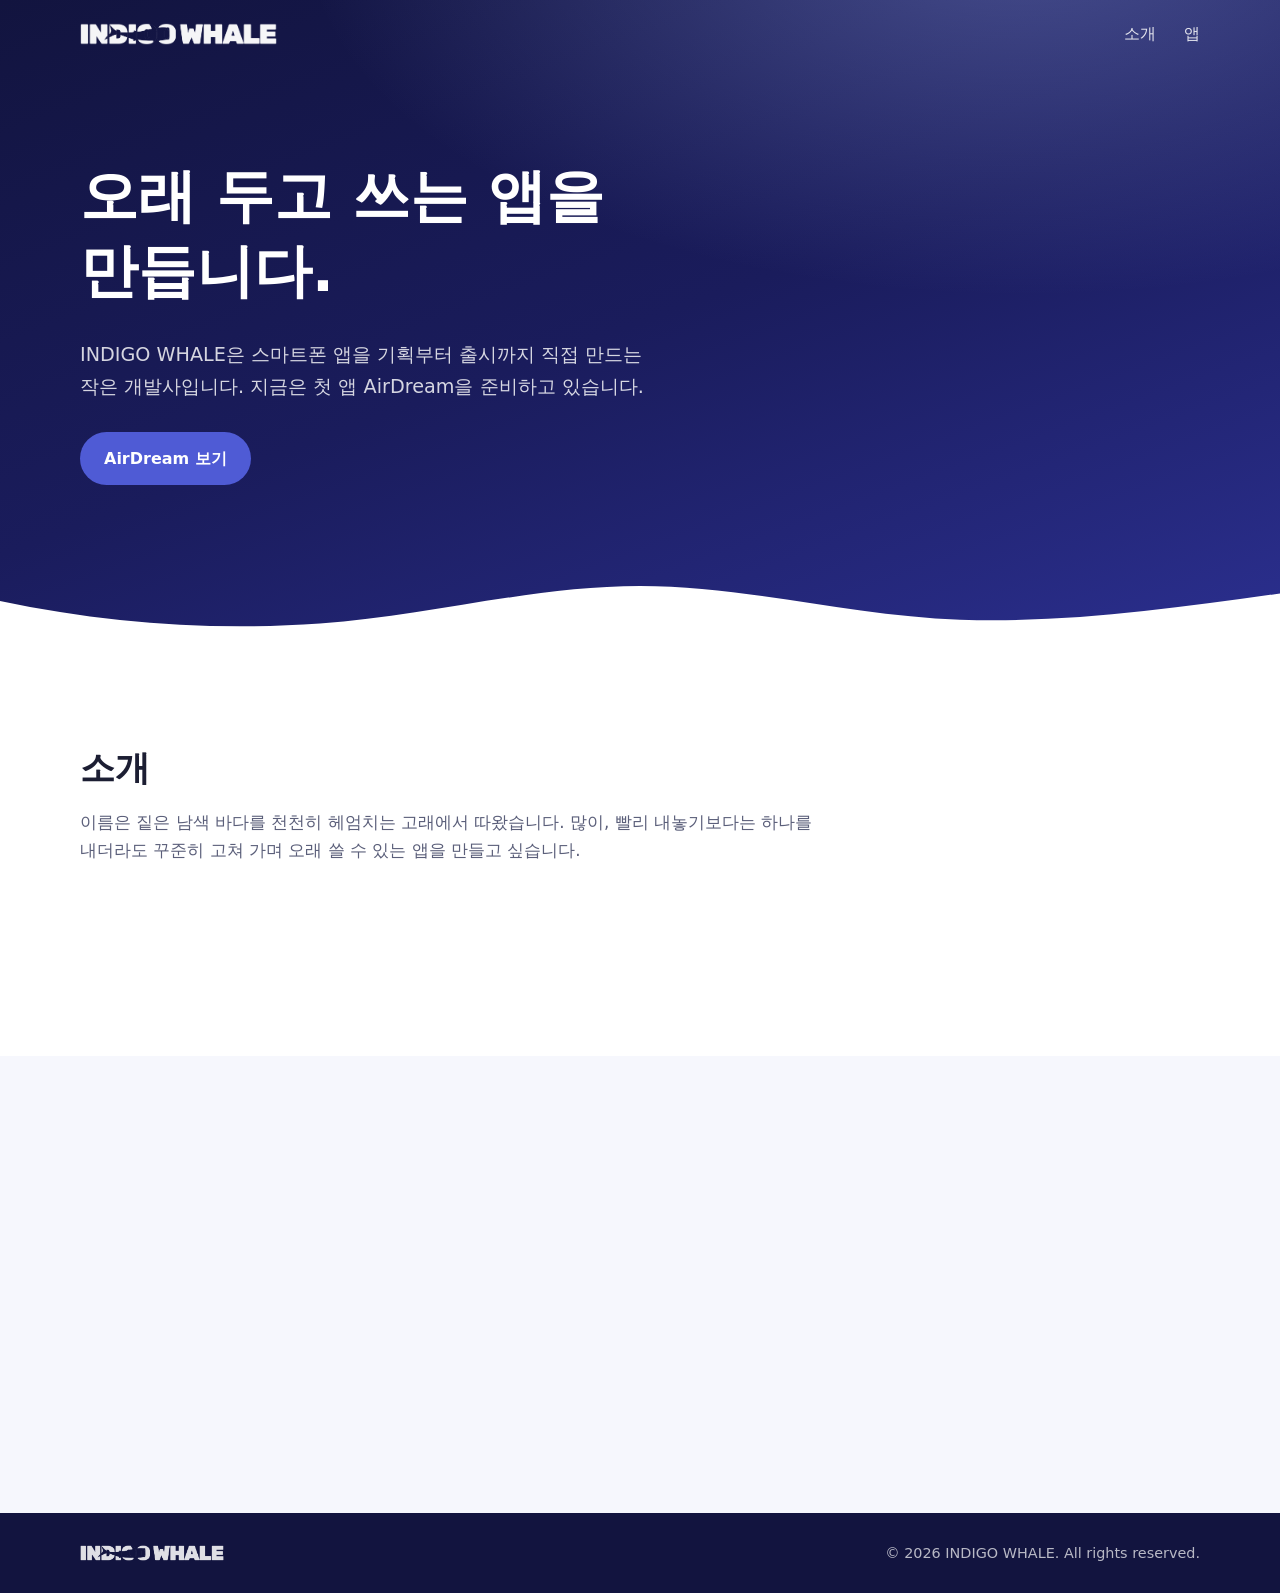
==== commit 60ed5262: "Remove business inquiries and public email; rewrite site copy - Drop the contact section, "문의하기"/"프로" ====
--- a/index.html
+++ b/index.html
@@ -5,13 +5,32 @@
   <meta http-equiv="Content-Security-Policy" content="default-src 'self'; script-src 'self'; style-src 'self' https://fonts.googleapis.com; font-src https://fonts.gstatic.com; img-src 'self' data:; connect-src 'self'; object-src 'none'; base-uri 'self'; form-action 'none'; upgrade-insecure-requests">
   <meta name="referrer" content="strict-origin-when-cross-origin">
   <meta name="viewport" content="width=device-width, initial-scale=1">
-  <title>INDIGO WHALE — 앱 개발 스튜디오</title>
-  <meta name="description" content="INDIGO WHALE은 사용자의 일상에 깊이 있는 경험을 더하는 모바일·웹 앱을 만듭니다.">
+  <title>INDIGO WHALE | 인디고웨일</title>
+  <meta name="description" content="INDIGO WHALE(인디고웨일)은 스마트폰 앱을 만드는 작은 개발사입니다. 첫 앱 AirDream을 준비하고 있습니다.">
+  <meta name="robots" content="index, follow">
+  <link rel="canonical" href="https://indigowhale88.github.io/">
+  <meta property="og:site_name" content="INDIGO WHALE">
+  <meta property="og:locale" content="ko_KR">
   <meta property="og:title" content="INDIGO WHALE">
-  <meta property="og:description" content="깊이 있는 경험을 만드는 앱 개발 스튜디오">
+  <meta property="og:description" content="스마트폰 앱을 만드는 작은 개발사입니다. 첫 앱 AirDream을 준비하고 있습니다.">
   <meta property="og:type" content="website">
   <meta property="og:url" content="https://indigowhale88.github.io/">
-  <meta property="og:image" content="https://indigowhale88.github.io/assets/logo/indigowhale_logo.png">
+  <meta property="og:image" content="https://indigowhale88.github.io/assets/logo/og-image.jpg">
+  <meta property="og:image:width" content="1200">
+  <meta property="og:image:height" content="630">
+  <meta property="og:image:alt" content="INDIGO WHALE 로고">
+  <meta name="twitter:card" content="summary_large_image">
+  <script type="application/ld+json">
+  {
+    "@context": "https://schema.org",
+    "@type": "Organization",
+    "name": "INDIGO WHALE",
+    "alternateName": "인디고웨일",
+    "url": "https://indigowhale88.github.io/",
+    "logo": "https://indigowhale88.github.io/assets/logo/favicon-512.png",
+    "description": "스마트폰 앱을 만드는 작은 개발사"
+  }
+  </script>
   <meta name="theme-color" content="#1a1c5c">
   <link rel="icon" type="image/png" sizes="32x32" href="assets/logo/favicon-32.png">
   <link rel="icon" type="image/png" sizes="512x512" href="assets/logo/favicon-512.png">
@@ -31,10 +50,8 @@
         <span></span><span></span><span></span>
       </button>
       <nav id="nav-menu" class="nav-menu">
-        <a href="#about">회사소개</a>
-        <a href="#services">서비스</a>
+        <a href="#about">소개</a>
         <a href="#apps">앱</a>
-        <a href="#contact" class="btn btn-small">문의하기</a>
       </nav>
     </div>
   </header>
@@ -42,12 +59,10 @@
   <main>
     <section class="hero">
       <div class="container hero-inner">
-        <p class="eyebrow">App Development Studio</p>
-        <h1>깊은 바다처럼,<br>깊이 있는 앱을 만듭니다.</h1>
-        <p class="lead">INDIGO WHALE은 아이디어를 사용자가 매일 찾는 모바일·웹 서비스로 바꾸는 앱 개발 회사입니다.</p>
+        <h1>오래 두고 쓰는 앱을<br>만듭니다.</h1>
+        <p class="lead">INDIGO WHALE은 스마트폰 앱을 기획부터 출시까지 직접 만드는 작은 개발사입니다. 지금은 첫 앱 AirDream을 준비하고 있습니다.</p>
         <div class="hero-actions">
-          <a href="#contact" class="btn">프로젝트 문의</a>
-          <a href="#apps" class="btn btn-ghost">우리의 앱 보기</a>
+          <a href="apps/airdream/" class="btn">AirDream 보기</a>
         </div>
       </div>
       <svg class="waves" viewBox="0 0 1440 120" preserveAspectRatio="none" aria-hidden="true">
@@ -56,85 +71,38 @@
     </section>
 
     <section id="about" class="section">
-      <div class="container two-col">
-        <div>
-          <p class="eyebrow">About</p>
-          <h2>작지만 깊게, 오래 가는 제품</h2>
-        </div>
-        <div>
-          <p>고래는 깊은 바다를 유유히 헤엄치며 먼 길을 갑니다. 우리는 그런 제품을 만들고 싶습니다. 화려함보다 본질에 집중하고, 출시 이후에도 꾸준히 다듬어 사용자와 함께 성장하는 앱.</p>
-          <ul class="stats">
-            <li><strong>기획</strong><span>문제 정의부터</span></li>
-            <li><strong>디자인</strong><span>사용자 중심 UI/UX</span></li>
-            <li><strong>개발·운영</strong><span>출시 후 성장까지</span></li>
-          </ul>
-        </div>
+      <div class="container prose prose-left">
+        <h2>소개</h2>
+        <p>이름은 짙은 남색 바다를 천천히 헤엄치는 고래에서 따왔습니다. 많이, 빨리 내놓기보다는 하나를 내더라도 꾸준히 고쳐 가며 오래 쓸 수 있는 앱을 만들고 싶습니다.</p>
+        <p>앱에 들어가는 그림, 소리, 화면 구성까지 가능한 한 직접 만들고, 꼭 필요하지 않은 권한이나 데이터 수집은 넣지 않으려고 합니다.</p>
       </div>
     </section>
 
-    <section id="services" class="section section-alt">
+    <section id="apps" class="section section-alt">
       <div class="container">
-        <p class="eyebrow">Services</p>
-        <h2>우리가 하는 일</h2>
-        <div class="cards">
-          <article class="card">
-            <div class="card-icon" aria-hidden="true">📱</div>
-            <h3>모바일 앱 개발</h3>
-            <p>iOS·Android 네이티브 및 크로스플랫폼(Flutter, React Native) 앱을 설계하고 개발합니다.</p>
-          </article>
-          <article class="card">
-            <div class="card-icon" aria-hidden="true">🌐</div>
-            <h3>웹 서비스 개발</h3>
-            <p>반응형 웹, 관리자 페이지, 백엔드 API까지 서비스 전반을 구축합니다.</p>
-          </article>
-          <article class="card">
-            <div class="card-icon" aria-hidden="true">🎨</div>
-            <h3>UI/UX 디자인</h3>
-            <p>사용자 흐름을 분석해 직관적이고 일관된 인터페이스를 디자인합니다.</p>
-          </article>
-          <article class="card">
-            <div class="card-icon" aria-hidden="true">🛠️</div>
-            <h3>유지보수·운영</h3>
-            <p>출시 이후 모니터링, 업데이트, 성능 개선으로 서비스를 꾸준히 키웁니다.</p>
-          </article>
-        </div>
-      </div>
-    </section>
-
-    <section id="apps" class="section">
-      <div class="container">
-        <p class="eyebrow">Our Apps</p>
-        <h2>INDIGO WHALE의 앱</h2>
+        <h2>앱</h2>
         <div class="apps">
           <article class="app">
             <a href="apps/airdream/" class="app-thumb" aria-hidden="true" tabindex="-1"><img src="apps/airdream/img/icon.png" alt="" width="80" height="80"></a>
             <div>
               <h3><a href="apps/airdream/">AirDream</a></h3>
-              <p>집에서 떠나는 여행. 티켓을 끊고, 기내 소리 들으면서 창밖을 구경해 보세요.</p>
+              <p>집에서 비행기를 타 보는 앱입니다. 기내 소리를 틀어 두고 창밖 구름을 구경할 수 있습니다.</p>
               <div class="app-links">
                 <span class="tag">Android · 출시 예정</span>
-                <a href="apps/airdream/">앱 소개</a>
+                <a href="apps/airdream/">자세히 보기</a>
                 <a href="apps/airdream/privacy/">개인정보 처리방침</a>
               </div>
             </div>
           </article>
           <article class="app">
-            <div class="app-thumb">🌊</div>
+            <div class="app-thumb"><img src="assets/logo/favicon-512.png" alt="" width="80" height="80"></div>
             <div>
-              <h3>Coming Soon</h3>
-              <p>새로운 프로젝트가 수면 위로 떠오를 예정입니다.</p>
-              <span class="tag">준비 중</span>
+              <h3>다음 앱</h3>
+              <p>다음 앱도 만들고 있습니다. 나오면 여기에 올리겠습니다.</p>
+              <span class="tag">개발 중</span>
             </div>
           </article>
         </div>
-      </div>
-    </section>
-
-    <section id="contact" class="section section-cta">
-      <div class="container cta">
-        <h2>함께 만들 앱이 있나요?</h2>
-        <p>아이디어 단계여도 괜찮습니다. 편하게 연락 주세요.</p>
-        <a href="mailto:indigowhale88@gmail.com" class="btn btn-light">indigowhale88@gmail.com</a>
       </div>
     </section>
   </main>
--- a/assets/css/style.css
+++ b/assets/css/style.css
@@ -48,7 +48,6 @@
 .btn-ghost:hover { background: rgba(255,255,255,.1); box-shadow: none; }
 .btn-light { background: #fff; color: var(--indigo-800); }
 .btn-light:hover { background: var(--indigo-50); }
-.btn-small { padding: .45em 1.1em; font-size: .9rem; }
 
 /* Header */
 .site-header {
@@ -93,13 +92,7 @@
 /* Sections */
 .section { padding: 100px 0; }
 .section-alt { background: var(--bg-alt); }
-.two-col { display: grid; grid-template-columns: 1fr 1.3fr; gap: 48px; }
-.two-col p { color: var(--muted); font-size: 1.05rem; }
 
-.stats { list-style: none; padding: 0; margin: 32px 0 0; display: grid; grid-template-columns: repeat(3, 1fr); gap: 16px; }
-.stats li { border-left: 3px solid var(--indigo-500); padding-left: 14px; }
-.stats strong { display: block; font-size: 1.1rem; }
-.stats span { color: var(--muted); font-size: .9rem; }
 
 .cards { display: grid; grid-template-columns: repeat(4, 1fr); gap: 20px; margin-top: 36px; }
 .card {
@@ -108,10 +101,6 @@
 }
 .card:hover { transform: translateY(-4px); box-shadow: 0 12px 32px rgba(43, 47, 143, .1); }
 .card p { color: var(--muted); font-size: .95rem; margin: 0; }
-.card-icon {
-  width: 48px; height: 48px; display: grid; place-items: center;
-  font-size: 1.5rem; background: var(--indigo-50); border-radius: 12px; margin-bottom: 18px;
-}
 
 .apps { display: grid; grid-template-columns: repeat(2, 1fr); gap: 20px; margin-top: 36px; }
 .app {
@@ -126,8 +115,6 @@
 }
 .tag { display: inline-block; font-size: .8rem; font-weight: 700; color: var(--indigo-700); background: var(--indigo-50); padding: .2em .8em; border-radius: 999px; }
 
-.section-cta { background: linear-gradient(135deg, var(--indigo-800), var(--indigo-500)); color: #fff; text-align: center; }
-.cta p { color: rgba(255,255,255,.8); margin-bottom: 28px; }
 
 /* App pages */
 .site-header.solid { position: sticky; top: 0; background: var(--indigo-900); }
@@ -145,12 +132,15 @@
 .app-hero .eyebrow { color: var(--indigo-300); }
 .app-icon { flex: none; width: 128px; height: 128px; border-radius: 28px; box-shadow: 0 12px 40px rgba(0,0,0,.35); }
 .prose { max-width: 760px; }
+.prose-left { margin-left: max(16px, calc((100% - var(--max)) / 2)); }
+.prose-left p { font-size: 1.05rem; }
+.prose.prose-left h2 { font-size: clamp(1.6rem, 3vw, 2.2rem); margin-top: 0; }
 .prose p, .prose li { color: var(--muted); }
 .prose h2 { font-size: 1.25rem; margin-top: 2em; }
 .prose ul { padding-left: 1.2em; }
 .prose hr { border: 0; border-top: 1px solid var(--border); margin: 56px 0; }
 .prose strong { color: var(--text); }
-.policy h1 { font-size: clamp(1.7rem, 4vw, 2.2rem); font-weight: 900; }
+.policy h1, .policy .policy-title { font-size: clamp(1.7rem, 4vw, 2.2rem); font-weight: 900; margin-top: 0; color: var(--text); }
 .policy .meta { font-size: .95rem; }
 .crumbs { font-size: .9rem; margin-bottom: 2em; }
 .crumbs a { color: var(--indigo-500); font-weight: 500; }
@@ -185,7 +175,6 @@
 /* Responsive */
 @media (max-width: 960px) {
   .cards { grid-template-columns: repeat(2, 1fr); }
-  .two-col { grid-template-columns: 1fr; gap: 16px; }
 }
 @media (max-width: 720px) {
   .nav-toggle { display: block; }
@@ -202,7 +191,6 @@
   .hero { padding: 130px 0 130px; }
   .section { padding: 72px 0; }
   .cards, .apps { grid-template-columns: 1fr; }
-  .stats { grid-template-columns: 1fr; }
   .app-hero-inner { flex-direction: column; align-items: flex-start; gap: 24px; }
   .app-icon { width: 96px; height: 96px; border-radius: 22px; }
   .shots img { width: 180px; }
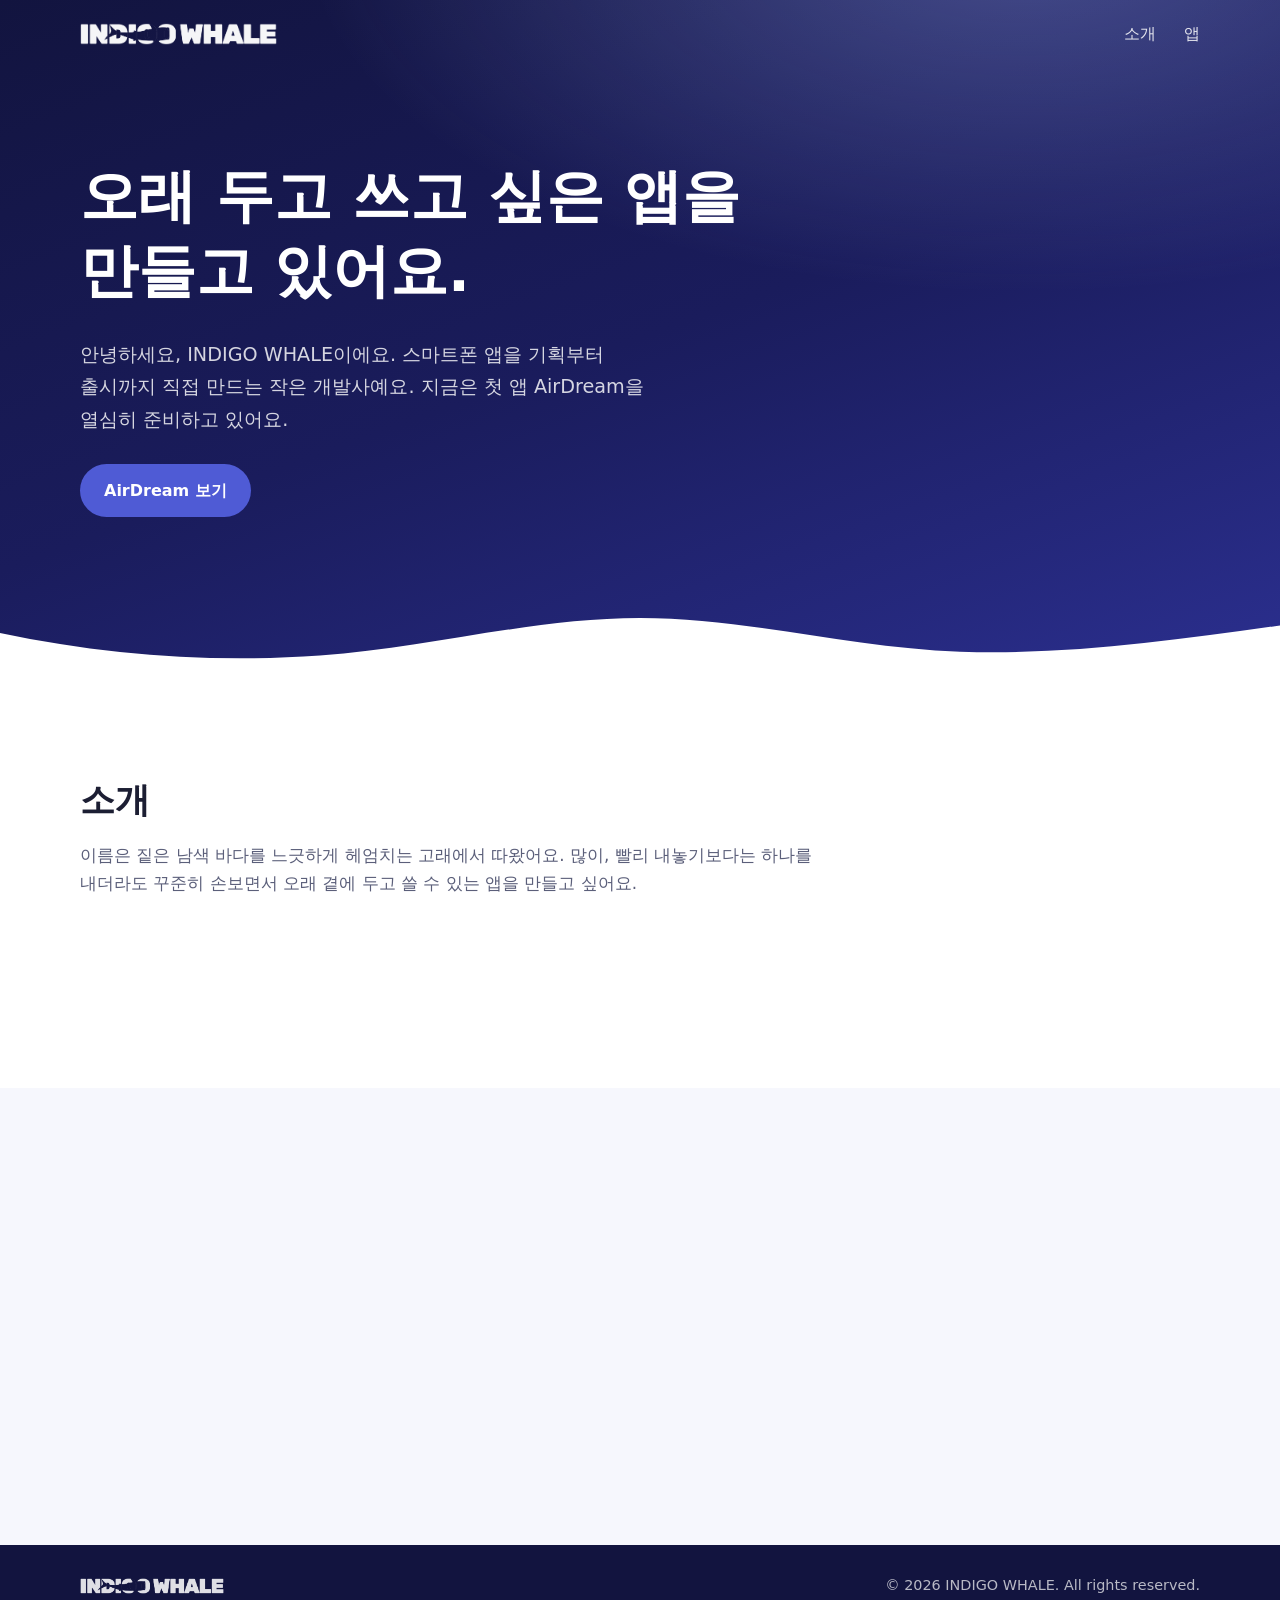
==== commit ad738078: "텍스트 어조 변경" ====
--- a/index.html
+++ b/index.html
@@ -6,13 +6,13 @@
   <meta name="referrer" content="strict-origin-when-cross-origin">
   <meta name="viewport" content="width=device-width, initial-scale=1">
   <title>INDIGO WHALE | 인디고웨일</title>
-  <meta name="description" content="INDIGO WHALE(인디고웨일)은 스마트폰 앱을 만드는 작은 개발사입니다. 첫 앱 AirDream을 준비하고 있습니다.">
+  <meta name="description" content="INDIGO WHALE(인디고웨일)은 스마트폰 앱을 만드는 작은 개발사예요. 지금은 첫 앱 AirDream을 열심히 준비하고 있어요.">
   <meta name="robots" content="index, follow">
   <link rel="canonical" href="https://indigowhale88.github.io/">
   <meta property="og:site_name" content="INDIGO WHALE">
   <meta property="og:locale" content="ko_KR">
   <meta property="og:title" content="INDIGO WHALE">
-  <meta property="og:description" content="스마트폰 앱을 만드는 작은 개발사입니다. 첫 앱 AirDream을 준비하고 있습니다.">
+  <meta property="og:description" content="스마트폰 앱을 만드는 작은 개발사예요. 지금은 첫 앱 AirDream을 준비하고 있어요.">
   <meta property="og:type" content="website">
   <meta property="og:url" content="https://indigowhale88.github.io/">
   <meta property="og:image" content="https://indigowhale88.github.io/assets/logo/og-image.jpg">
@@ -59,8 +59,8 @@
   <main>
     <section class="hero">
       <div class="container hero-inner">
-        <h1>오래 두고 쓰는 앱을<br>만듭니다.</h1>
-        <p class="lead">INDIGO WHALE은 스마트폰 앱을 기획부터 출시까지 직접 만드는 작은 개발사입니다. 지금은 첫 앱 AirDream을 준비하고 있습니다.</p>
+        <h1>오래 두고 쓰고 싶은 앱을<br>만들고 있어요.</h1>
+        <p class="lead">안녕하세요, INDIGO WHALE이에요. 스마트폰 앱을 기획부터 출시까지 직접 만드는 작은 개발사예요. 지금은 첫 앱 AirDream을 열심히 준비하고 있어요.</p>
         <div class="hero-actions">
           <a href="apps/airdream/" class="btn">AirDream 보기</a>
         </div>
@@ -73,8 +73,8 @@
     <section id="about" class="section">
       <div class="container prose prose-left">
         <h2>소개</h2>
-        <p>이름은 짙은 남색 바다를 천천히 헤엄치는 고래에서 따왔습니다. 많이, 빨리 내놓기보다는 하나를 내더라도 꾸준히 고쳐 가며 오래 쓸 수 있는 앱을 만들고 싶습니다.</p>
-        <p>앱에 들어가는 그림, 소리, 화면 구성까지 가능한 한 직접 만들고, 꼭 필요하지 않은 권한이나 데이터 수집은 넣지 않으려고 합니다.</p>
+        <p>이름은 짙은 남색 바다를 느긋하게 헤엄치는 고래에서 따왔어요. 많이, 빨리 내놓기보다는 하나를 내더라도 꾸준히 손보면서 오래 곁에 두고 쓸 수 있는 앱을 만들고 싶어요.</p>
+        <p>앱에 들어가는 그림, 소리, 화면 구성도 되도록 직접 만들고 있어요. 꼭 필요하지 않은 권한이나 데이터 수집은 넣지 않으려고 해요. 쓰는 사람이 마음 편한 게 제일이니까요.</p>
       </div>
     </section>
 
@@ -86,7 +86,7 @@
             <a href="apps/airdream/" class="app-thumb" aria-hidden="true" tabindex="-1"><img src="apps/airdream/img/icon.png" alt="" width="80" height="80"></a>
             <div>
               <h3><a href="apps/airdream/">AirDream</a></h3>
-              <p>집에서 비행기를 타 보는 앱입니다. 기내 소리를 틀어 두고 창밖 구름을 구경할 수 있습니다.</p>
+              <p>집에서 비행기를 타 보는 앱이에요. 기내 소리를 틀어 두고 창밖 구름을 구경할 수 있어요.</p>
               <div class="app-links">
                 <span class="tag">Android · 출시 예정</span>
                 <a href="apps/airdream/">자세히 보기</a>
@@ -98,7 +98,7 @@
             <div class="app-thumb"><img src="assets/logo/favicon-512.png" alt="" width="80" height="80"></div>
             <div>
               <h3>다음 앱</h3>
-              <p>다음 앱도 만들고 있습니다. 나오면 여기에 올리겠습니다.</p>
+              <p>다음 앱도 만들고 있어요. 나오면 여기에 제일 먼저 올릴게요.</p>
               <span class="tag">개발 중</span>
             </div>
           </article>
